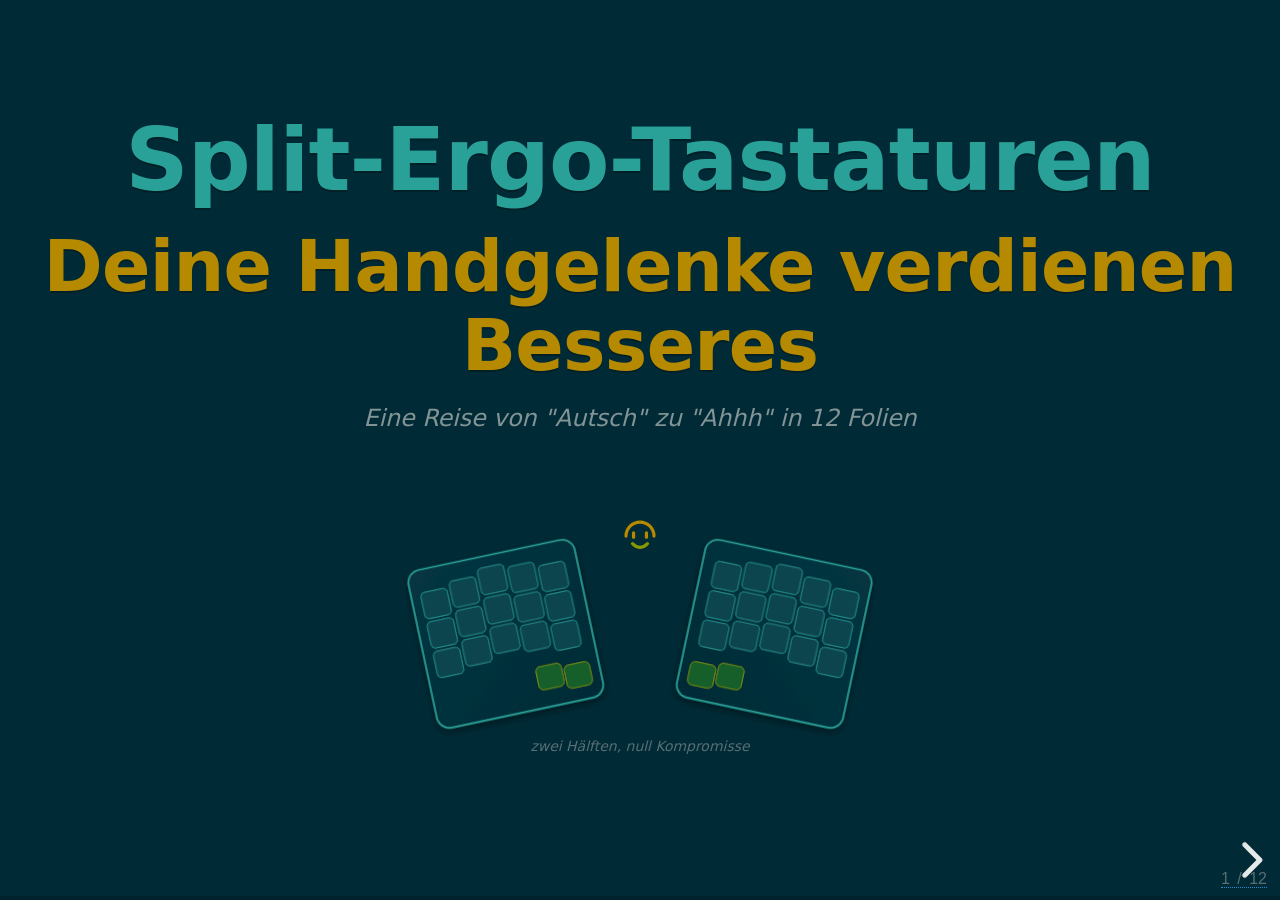
==== docs/slides.html @ 83a0ee32 "move static version" ====
<!doctype html>
<html lang="en">
  <head>
    <meta charset="utf-8" />
    <meta name="viewport" content="width=device-width, initial-scale=1.0, maximum-scale=1.0, user-scalable=no" />

    <title>Split-Ergo-Tastaturen</title>
    <link rel="shortcut icon" href="./favicon.ico" />
    <link rel="stylesheet" href="./dist/reset.css" />
    <link rel="stylesheet" href="./dist/reveal.css" />
    <link rel="stylesheet" href="./dist/theme/solarized.css" id="theme" />
    <link rel="stylesheet" href="./css/highlight/base16/zenburn.css" />

    <link rel="stylesheet" href="./_assets/css/custom.css" />
  </head>
  <body>
    <div class="reveal">
      <div class="slides">
        <section data-markdown data-separator="^\n---\n" data-separator-vertical="^\n----\n">
          <textarea data-template>
            

<!-- .slide: data-background="#002b36" -->

# Split-Ergo-Tastaturen

## Deine Handgelenke verdienen Besseres

<p class="subtitle">Eine Reise von "Autsch" zu "Ahhh" in 12 Folien</p>

<img src="assets/hero.svg" alt="Zwei Tastaturhälften" height="320">

Note:
Willkommen! Auch wenn du keine Ahnung vom Thema hast: keine Sorge, die Folien
erzählen die Geschichte. Du musst sie nur vorlesen und so tun, als wärst du
Experte. Es geht um geteilte, ergonomische Tastaturen - warum sie existieren
und warum manche Menschen dafür ihre Freizeit opfern.

---

<!-- .slide: data-background="#002b36" -->

## Der Bösewicht 🦹

<span class="wanted">Gesucht</span>

<div class="cols">
<div>

- Eine gerade Reihe, **schmaler** als deine Schultern
- Reihen **seitlich versetzt** (Erbe der Schreibmaschine)
- Zwingt Hände in unnatürliche Posen
- Steht in fast jedem Büro der Welt

</div>
<div>

<img src="assets/photos/ulnar_deviation_animation.gif" alt="Traditionelle Tastatur" height="300">

</div>
</div>

<p class="fineprint">Verbrechen: Körperverletzung an Handgelenken seit ca. 1873.</p>

Note:
Hier ist der Übeltäter: die ganz normale Tastatur. Das Layout stammt von
mechanischen Schreibmaschinen - der seitliche Versatz der Reihen war nötig,
damit sich die Typenhebel nicht verhaken. Diese Hebel gibt es längst nicht
mehr, den Versatz schleppen wir aber bis heute mit.

---

<!-- .slide: data-background="#002b36" -->

## Problem 1: Ulnarabduktion 🤕

<div class="cols">
<div>

- Tastatur ist **schmal**, Hände müssen **zusammen**
- Handgelenke knicken nach außen Richtung kleinem Finger
- Das nennt sich **ulnare Abduktion**
- Dauerhafter Druck auf Sehnen &amp; Nerven

</div>
<div>

<img src="assets/ulnar-deviation.svg" alt="Ulnare Abduktion des Handgelenks" height="360">

</div>
</div>

Note:
Erstes Problem: Weil die Tastatur schmaler ist als der Schulterabstand, ziehen
wir die Hände nach innen. Dabei knickt das Handgelenk seitlich ab - Richtung
kleiner Finger. Das heißt ulnare Abduktion (oder "ulnar deviation"). Über
Stunden gehalten, reizt das Sehnen und Nerven im Handgelenk.

---

<!-- .slide: data-background="#002b36" -->

## Problem 2: Schultern &amp; Unterarme 🙆

<div class="cols">
<div>

- Schmale Tastatur => Ellbogen **eingeklemmt**
- Schultern nach **innen** gerollt (Adduktion)
- Unterarme **proniert**: Handfläche zwangsweise nach unten
- Den ganzen Tag = müde Schultern &amp; Nacken

</div>
<div>

<img src="assets/shoulder-pronation.svg" alt="Schulter-Adduktion und Unterarm-Pronation" height="360">

</div>
</div>

Note:
Zweites Problem liegt weiter oben. Eine schmale Tastatur zwingt die Ellbogen an
den Körper, die Schultern rollen nach innen. Gleichzeitig müssen wir die
Unterarme eindrehen, damit die Handflächen flach nach unten zeigen - das nennt
man Pronation. Neutral wäre eher die "Handschlag"-Position. Stunden in dieser
Verdrehung = verspannte Schultern und Nacken.

---

<!-- .slide: data-background="#002b36" -->

## Die Lösung: Splitten + Tenting ✨

<img src="assets/photos/corne.jpg" alt="Drei ergonomische Hebel" height="200">

- Splitten: Arme auseinander, Schultern offen
- Tenting: Innenkanten anheben, keine Pronation
- Daumentasten: Starke Daumen entlasten kleinen Finger

==> Gerade Handgelenke, lockere Schultern

Note:
Die Lösung adressiert genau diese drei Punkte. Erstens: die Tastatur in zwei
Hälften teilen und schulterbreit auseinanderstellen - Schultern öffnen sich,
Handgelenke werden gerade. Zweitens: Tenting, also die Innenkanten anheben, wie
ein Zelt - damit verschwindet die Pronation. Drittens: starke Daumen für eigene
Tasten nutzen, statt alles dem schwachen kleinen Finger aufzubürden.

---

<!-- .slide: data-background="#002b36" -->

## Problem 3: Finger auf Wanderschaft 🥾

<div class="cols">
<div>

- Versetzte Reihen => Finger gehen im **Zickzack**
- Ständig die **Grundreihe verlassen**
- Lange Wege = mehr Arbeit pro Anschlag
- Der Zeigefinger macht den halben Job

</div>
<div>

<img src="assets/finger-travel-traditional.svg" alt="Lange Fingerwege traditionell" height="350">

</div>
</div>

Note:
Drittes Problem: die Wege, die die Finger zurücklegen. Durch den seitlichen
Reihenversatz müssen Finger schräg über die Tastatur wandern und immer wieder
die Grundreihe verlassen. Viel Bewegung, viel Belastung - und der Zeigefinger
ist hoffnungslos überlastet und die Schultern müssen das Gewicht der 
Arme dabei tragen. 

---

<!-- .slide: data-background="#002b36" -->

## 34/36 Tasten: weniger ist mehr 🎯

<div class="cols">
<div>

- Nur **3×5** Tasten pro Hand + **Daumen**
- **Spalten** statt Reihen versetzt - folgt der Fingerlänge
- Finger bleiben quasi auf der **Grundreihe**
- "Aber wo sind die Zahlen?!" → nächste Folie

</div>
<div>

<img src="assets/finger-travel-36.svg" alt="Kurze Fingerwege bei 36 Tasten" height="350">

</div>
</div>

Note:
Der radikale Gegenentwurf: nur noch 34 oder 36 Tasten. Drei Reihen mal fünf
Spalten pro Hand, plus ein paar Daumentasten. Statt die Reihen seitlich zu
versetzen, versetzt man die Spalten vertikal - passend zur unterschiedlichen
Fingerlänge. Ergebnis: die Finger bleiben fast immer auf der Grundreihe. Die
logische Frage: Wo sind dann Zahlen, Klammern, F-Tasten? Das klärt die nächste
Folie.

---

<!-- .slide: data-background="#002b36" -->

## Die Magie der Layer 🪄

<img src="assets/layers.svg" alt="Tasten-Layer übereinander" height="370">

Note:
Die Antwort heißt Layer - Ebenen. Eine physische Taste kann viele Zeichen
bedeuten, je nachdem welche Ebene gerade aktiv ist. Genau wie Shift schon immer
ein zweites Layer war: Wir kennen das also längst. Ein Daumen hält eine
Ebenen-Taste, und plötzlich liegen Zahlen, Pfeile oder Symbole direkt unter den
Fingern - ganz ohne die Hand zu bewegen.

---

<!-- .slide: data-background="#002b36" -->

## Unter der Haube: die Lötmatrix 🔌

<div class="cols">
<div>

- Jede Taste einzeln verkabeln? **Pin-Apokalypse**
- Stattdessen: **Reihen × Spalten** als Gitter
- Controller scannt blitzschnell Zeile für Zeile
- Wenige Pins, viele Tasten

</div>
<div>

<img src="assets/matrix-why.svg" alt="Direkte Verkabelung vs. Matrix" height="340">

</div>
</div>

Note:
Jetzt ein Blick ins Innere, denn viele bauen diese Tastaturen selbst. Würde man
jede Taste mit einem eigenen Draht zum Controller führen, bräuchte man bei 36
Tasten 36 Pins; bei großen Boards wird das unmöglich. Trick: die Tasten in einem
Gitter aus Reihen und Spalten verdrahten. Der Controller legt nacheinander
Spannung auf jede Reihe und liest die Spalten aus. So reichen z. B. Reihen plus
Spalten statt einem Pin pro Taste.

---

<!-- .slide: data-background="#002b36" -->

## Matrix-Trick: Dioden ⚡

<div class="cols">
<div>

- Mehrere Tasten gleichzeitig => **Phantom-Anschläge** (Ghosting)
- Strom nimmt "Abkürzungen" durchs Gitter
- **Eine Diode pro Taste** = Einbahnstraße
- Ergebnis: **N-Key-Rollover**, jeder Anschlag zählt

</div>
<div>

<img src="assets/matrix-diodes.svg" alt="Dioden gegen Ghosting" height="340">

</div>
</div>

Note:
Ein Gitter hat aber eine Tücke: Drückt man mehrere Tasten gleichzeitig, kann der
Strom unerwartete Wege durchs Gitter nehmen und der Controller "sieht" eine
vierte, nie gedrückte Taste - das nennt man Ghosting. Die Lösung sind Dioden:
ein winziges Bauteil pro Taste, das Strom nur in eine Richtung lässt. Damit kann
man beliebig viele Tasten gleichzeitig drücken - das ist N-Key-Rollover. Genau
diese Dioden lötet man beim Selbstbau Stück für Stück ein.

---

<!-- .slide: data-background="#002b36" -->

## Mechanische Switches 101 🔧

<div class="cols">
<div>

- **Linear**: gleichmäßig, leise - Gamer-Liebling
- **Taktil**: spürbarer Höcker am Auslösepunkt
- **Clicky**: Höcker **+** hörbarer Klick 🔊
- Kraft &amp; Weg unterscheiden das Gefühl

</div>
<div>

<img src="assets/force-curves.svg" alt="Kraft-Weg-Kurven der Switch-Typen" height="340">

</div>
</div>

<p class="callout">👉 Schnapp dir einen losen Switch und drück mal!</p>

Note:
Jetzt der haptische Teil. Mechanische Switches gibt es grob in drei Charakteren.
Linear: der Widerstand steigt gleichmäßig, kein Feedback, sehr leise - beliebt
beim Gaming. Taktil: ein spürbarer kleiner Höcker sagt dir "jetzt hat's
ausgelöst". Clicky: derselbe Höcker, aber mit einem lauten, stolzen Klick. Die
Kurven rechts zeigen das. Und jetzt der Mitmach-Moment: Ich habe lose Switches
und Tastaturen dabei - gebt sie rum und fühlt den Unterschied selbst.

---

<!-- .slide: data-background="#002b36" -->

## Fazit: Probier's aus! 🚀

<div class="cols">
<div>

- Gerade Handgelenke, offene Schultern, kurze Wege
- Weniger Tasten dank cleverer **Layer**
- Drunter: **Matrix + Dioden**, oft selbst gelötet
- Switches = Geschmackssache zum **Anfassen**

</div>
<div>

<img src="assets/photos/split-real.jpg" alt="Echte Split-Tastatur" height="300">

</div>
</div>

### Danke! Jetzt drückt die Tasten 👏

Note:
Zusammengefasst: Split-Ergo-Tastaturen lösen drei echte Probleme - abgeknickte
Handgelenke, eingedrehte Schultern und lange Fingerwege. Weniger Tasten sind
dank Layern kein Verlust, sondern Komfort. Darunter steckt eine simple, oft
selbstgebaute Matrix mit Dioden. Und welcher Switch der richtige ist, entscheidet
allein dein Geschmack. Also: nehmt die losen Switches, drückt drauf, und sagt
mir, welcher euch am besten gefällt. Danke!

          </textarea>
        </section>
      </div>
    </div>

    <script src="./dist/reveal.js"></script>

    <script src="./mermaid/dist/mermaid.min.js"></script>

    <script src="./plugin/markdown/markdown.js"></script>
    <script src="./plugin/highlight/highlight.js"></script>
    <script src="./plugin/zoom/zoom.js"></script>
    <script src="./plugin/notes/notes.js"></script>
    <script src="./plugin/math/math.js"></script>
    <script>
      function extend() {
        var target = {};
        for (var i = 0; i < arguments.length; i++) {
          var source = arguments[i];
          for (var key in source) {
            if (source.hasOwnProperty(key)) {
              target[key] = source[key];
            }
          }
        }
        return target;
      }

      // default options to init reveal.js
      var defaultOptions = {
        controls: true,
        progress: true,
        history: true,
        center: true,
        transition: 'default', // none/fade/slide/convex/concave/zoom
        slideNumber: true,
        highlight: {
          highlightOnLoad: false
        },
        plugins: [
          RevealMarkdown,
          RevealHighlight,
          RevealZoom,
          RevealNotes,
          RevealMath
        ]
      };

      // options from URL query string
      var queryOptions = Reveal().getQueryHash() || {};

      var options = extend(defaultOptions, {"transition":"slide","controls":true,"progress":true,"slideNumber":"c/t","hash":true,"transitionSpeed":"fast","center":true,"width":1280,"height":720,"margin":0.06,"_":["slides.md"],"static":"_site","static-dirs":"assets,css","staticDirs":"assets,css"}, queryOptions);
    </script>


    <script>
      Reveal.initialize(options);
      Reveal.addEventListener('ready', function (event) {
        const blocks = Reveal.getRevealElement().querySelectorAll('pre code:not(.mermaid)');
        const hlp = Reveal.getPlugin('highlight');
        blocks.forEach(hlp.highlightBlock);
      });
    </script>

    <script>
      const mermaidOptions = extend({ startOnLoad: false }, {});
      mermaid.startOnLoad = false;
      mermaid.initialize(mermaidOptions);
      const cb = function (event) {
        mermaid.init(mermaidOptions, '.stack.present > .present pre code.mermaid');
        mermaid.init(mermaidOptions, '.slides > .present:not(.stack) pre code.mermaid');
      }
      Reveal.addEventListener('ready', cb);
      Reveal.addEventListener('slidetransitionend', cb);
    </script>
  </body>
</html>
---- docs/dist/theme/solarized.css ----
/**
 * Solarized Light theme for reveal.js.
 * Author: Achim Staebler
 */
@import url(./fonts/league-gothic/league-gothic.css);
@import url(https://fonts.googleapis.com/css?family=Lato:400,700,400italic,700italic);
/**
 * Solarized colors by Ethan Schoonover
 */
html * {
  color-profile: sRGB;
  rendering-intent: auto;
}

/*********************************************
 * GLOBAL STYLES
 *********************************************/
:root {
  --r-background-color: #fdf6e3;
  --r-main-font: Lato, sans-serif;
  --r-main-font-size: 40px;
  --r-main-color: #657b83;
  --r-block-margin: 20px;
  --r-heading-margin: 0 0 20px 0;
  --r-heading-font: League Gothic, Impact, sans-serif;
  --r-heading-color: #586e75;
  --r-heading-line-height: 1.2;
  --r-heading-letter-spacing: normal;
  --r-heading-text-transform: uppercase;
  --r-heading-text-shadow: none;
  --r-heading-font-weight: normal;
  --r-heading1-text-shadow: none;
  --r-heading1-size: 3.77em;
  --r-heading2-size: 2.11em;
  --r-heading3-size: 1.55em;
  --r-heading4-size: 1em;
  --r-code-font: monospace;
  --r-link-color: #268bd2;
  --r-link-color-dark: #1a6091;
  --r-link-color-hover: #78b9e6;
  --r-selection-background-color: #d33682;
  --r-selection-color: #fff;
  --r-overlay-element-bg-color: 0, 0, 0;
  --r-overlay-element-fg-color: 240, 240, 240;
}

.reveal-viewport {
  background: #fdf6e3;
  background-color: var(--r-background-color);
}

.reveal {
  font-family: var(--r-main-font);
  font-size: var(--r-main-font-size);
  font-weight: normal;
  color: var(--r-main-color);
}

.reveal ::selection {
  color: var(--r-selection-color);
  background: var(--r-selection-background-color);
  text-shadow: none;
}

.reveal ::-moz-selection {
  color: var(--r-selection-color);
  background: var(--r-selection-background-color);
  text-shadow: none;
}

.reveal .slides section,
.reveal .slides section > section {
  line-height: 1.3;
  font-weight: inherit;
}

/*********************************************
 * HEADERS
 *********************************************/
.reveal h1,
.reveal h2,
.reveal h3,
.reveal h4,
.reveal h5,
.reveal h6 {
  margin: var(--r-heading-margin);
  color: var(--r-heading-color);
  font-family: var(--r-heading-font);
  font-weight: var(--r-heading-font-weight);
  line-height: var(--r-heading-line-height);
  letter-spacing: var(--r-heading-letter-spacing);
  text-transform: var(--r-heading-text-transform);
  text-shadow: var(--r-heading-text-shadow);
  word-wrap: break-word;
}

.reveal h1 {
  font-size: var(--r-heading1-size);
}

.reveal h2 {
  font-size: var(--r-heading2-size);
}

.reveal h3 {
  font-size: var(--r-heading3-size);
}

.reveal h4 {
  font-size: var(--r-heading4-size);
}

.reveal h1 {
  text-shadow: var(--r-heading1-text-shadow);
}

/*********************************************
 * OTHER
 *********************************************/
.reveal p {
  margin: var(--r-block-margin) 0;
  line-height: 1.3;
}

/* Remove trailing margins after titles */
.reveal h1:last-child,
.reveal h2:last-child,
.reveal h3:last-child,
.reveal h4:last-child,
.reveal h5:last-child,
.reveal h6:last-child {
  margin-bottom: 0;
}

/* Ensure certain elements are never larger than the slide itself */
.reveal img,
.reveal video,
.reveal iframe {
  max-width: 95%;
  max-height: 95%;
}

.reveal strong,
.reveal b {
  font-weight: bold;
}

.reveal em {
  font-style: italic;
}

.reveal ol,
.reveal dl,
.reveal ul {
  display: inline-block;
  text-align: left;
  margin: 0 0 0 1em;
}

.reveal ol {
  list-style-type: decimal;
}

.reveal ul {
  list-style-type: disc;
}

.reveal ul ul {
  list-style-type: square;
}

.reveal ul ul ul {
  list-style-type: circle;
}

.reveal ul ul,
.reveal ul ol,
.reveal ol ol,
.reveal ol ul {
  display: block;
  margin-left: 40px;
}

.reveal dt {
  font-weight: bold;
}

.reveal dd {
  margin-left: 40px;
}

.reveal blockquote {
  display: block;
  position: relative;
  width: 70%;
  margin: var(--r-block-margin) auto;
  padding: 5px;
  font-style: italic;
  background: rgba(255, 255, 255, 0.05);
  box-shadow: 0px 0px 2px rgba(0, 0, 0, 0.2);
}

.reveal blockquote p:first-child,
.reveal blockquote p:last-child {
  display: inline-block;
}

.reveal q {
  font-style: italic;
}

.reveal pre {
  display: block;
  position: relative;
  width: 90%;
  margin: var(--r-block-margin) auto;
  text-align: left;
  font-size: 0.55em;
  font-family: var(--r-code-font);
  line-height: 1.2em;
  word-wrap: break-word;
  box-shadow: 0px 5px 15px rgba(0, 0, 0, 0.15);
}

.reveal code {
  font-family: var(--r-code-font);
  text-transform: none;
  tab-size: 2;
}

.reveal pre code {
  display: block;
  padding: 5px;
  overflow: auto;
  max-height: 400px;
  word-wrap: normal;
}

.reveal .code-wrapper {
  white-space: normal;
}

.reveal .code-wrapper code {
  white-space: pre;
}

.reveal table {
  margin: auto;
  border-collapse: collapse;
  border-spacing: 0;
}

.reveal table th {
  font-weight: bold;
}

.reveal table th,
.reveal table td {
  text-align: left;
  padding: 0.2em 0.5em 0.2em 0.5em;
  border-bottom: 1px solid;
}

.reveal table th[align=center],
.reveal table td[align=center] {
  text-align: center;
}

.reveal table th[align=right],
.reveal table td[align=right] {
  text-align: right;
}

.reveal table tbody tr:last-child th,
.reveal table tbody tr:last-child td {
  border-bottom: none;
}

.reveal sup {
  vertical-align: super;
  font-size: smaller;
}

.reveal sub {
  vertical-align: sub;
  font-size: smaller;
}

.reveal small {
  display: inline-block;
  font-size: 0.6em;
  line-height: 1.2em;
  vertical-align: top;
}

.reveal small * {
  vertical-align: top;
}

.reveal img {
  margin: var(--r-block-margin) 0;
}

/*********************************************
 * LINKS
 *********************************************/
.reveal a {
  color: var(--r-link-color);
  text-decoration: none;
  transition: color 0.15s ease;
}

.reveal a:hover {
  color: var(--r-link-color-hover);
  text-shadow: none;
  border: none;
}

.reveal .roll span:after {
  color: #fff;
  background: var(--r-link-color-dark);
}

/*********************************************
 * Frame helper
 *********************************************/
.reveal .r-frame {
  border: 4px solid var(--r-main-color);
  box-shadow: 0 0 10px rgba(0, 0, 0, 0.15);
}

.reveal a .r-frame {
  transition: all 0.15s linear;
}

.reveal a:hover .r-frame {
  border-color: var(--r-link-color);
  box-shadow: 0 0 20px rgba(0, 0, 0, 0.55);
}

/*********************************************
 * NAVIGATION CONTROLS
 *********************************************/
.reveal .controls {
  color: var(--r-link-color);
}

/*********************************************
 * PROGRESS BAR
 *********************************************/
.reveal .progress {
  background: rgba(0, 0, 0, 0.2);
  color: var(--r-link-color);
}

/*********************************************
 * PRINT BACKGROUND
 *********************************************/
@media print {
  .backgrounds {
    background-color: var(--r-background-color);
  }
}
---- docs/css/highlight/base16/zenburn.css ----
pre code.hljs {
  display: block;
  overflow-x: auto;
  padding: 1em
}
code.hljs {
  padding: 3px 5px
}
/*!
  Theme: Zenburn
  Author: elnawe
  License: ~ MIT (or more permissive) [via base16-schemes-source]
  Maintainer: @highlightjs/core-team
  Version: 2021.09.0
*/
/*
  WARNING: DO NOT EDIT THIS FILE DIRECTLY.

  This theme file was auto-generated from the Base16 scheme zenburn
  by the Highlight.js Base16 template builder.

  - https://github.com/highlightjs/base16-highlightjs
*/
/*
base00  #383838  Default Background
base01  #404040  Lighter Background (Used for status bars, line number and folding marks)
base02  #606060  Selection Background
base03  #6f6f6f  Comments, Invisibles, Line Highlighting
base04  #808080  Dark Foreground (Used for status bars)
base05  #dcdccc  Default Foreground, Caret, Delimiters, Operators
base06  #c0c0c0  Light Foreground (Not often used)
base07  #ffffff  Light Background (Not often used)
base08  #dca3a3  Variables, XML Tags, Markup Link Text, Markup Lists, Diff Deleted
base09  #dfaf8f  Integers, Boolean, Constants, XML Attributes, Markup Link Url
base0A  #e0cf9f  Classes, Markup Bold, Search Text Background
base0B  #5f7f5f  Strings, Inherited Class, Markup Code, Diff Inserted
base0C  #93e0e3  Support, Regular Expressions, Escape Characters, Markup Quotes
base0D  #7cb8bb  Functions, Methods, Attribute IDs, Headings
base0E  #dc8cc3  Keywords, Storage, Selector, Markup Italic, Diff Changed
base0F  #000000  Deprecated, Opening/Closing Embedded Language Tags, e.g. <?php ?>
*/
pre code.hljs {
  display: block;
  overflow-x: auto;
  padding: 1em
}
code.hljs {
  padding: 3px 5px
}
.hljs {
  color: #dcdccc;
  background: #383838
}
.hljs::selection,
.hljs ::selection {
  background-color: #606060;
  color: #dcdccc
}
/* purposely do not highlight these things */
.hljs-formula,
.hljs-params,
.hljs-property {
  
}
/* base03 - #6f6f6f -  Comments, Invisibles, Line Highlighting */
.hljs-comment {
  color: #6f6f6f
}
/* base04 - #808080 -  Dark Foreground (Used for status bars) */
.hljs-tag {
  color: #808080
}
/* base05 - #dcdccc -  Default Foreground, Caret, Delimiters, Operators */
.hljs-subst,
.hljs-punctuation,
.hljs-operator {
  color: #dcdccc
}
.hljs-operator {
  opacity: 0.7
}
/* base08 - Variables, XML Tags, Markup Link Text, Markup Lists, Diff Deleted */
.hljs-bullet,
.hljs-variable,
.hljs-template-variable,
.hljs-selector-tag,
.hljs-name,
.hljs-deletion {
  color: #dca3a3
}
/* base09 - Integers, Boolean, Constants, XML Attributes, Markup Link Url */
.hljs-symbol,
.hljs-number,
.hljs-link,
.hljs-attr,
.hljs-variable.constant_,
.hljs-literal {
  color: #dfaf8f
}
/* base0A - Classes, Markup Bold, Search Text Background */
.hljs-title,
.hljs-class .hljs-title,
.hljs-title.class_ {
  color: #e0cf9f
}
.hljs-strong {
  font-weight: bold;
  color: #e0cf9f
}
/* base0B - Strings, Inherited Class, Markup Code, Diff Inserted */
.hljs-code,
.hljs-addition,
.hljs-title.class_.inherited__,
.hljs-string {
  color: #5f7f5f
}
/* base0C - Support, Regular Expressions, Escape Characters, Markup Quotes */
/* guessing */
.hljs-built_in,
.hljs-doctag,
.hljs-quote,
.hljs-keyword.hljs-atrule,
.hljs-regexp {
  color: #93e0e3
}
/* base0D - Functions, Methods, Attribute IDs, Headings */
.hljs-function .hljs-title,
.hljs-attribute,
.ruby .hljs-property,
.hljs-title.function_,
.hljs-section {
  color: #7cb8bb
}
/* base0E - Keywords, Storage, Selector, Markup Italic, Diff Changed */
/* .hljs-selector-id, */
/* .hljs-selector-class, */
/* .hljs-selector-attr, */
/* .hljs-selector-pseudo, */
.hljs-type,
.hljs-template-tag,
.diff .hljs-meta,
.hljs-keyword {
  color: #dc8cc3
}
.hljs-emphasis {
  color: #dc8cc3;
  font-style: italic
}
/* base0F - Deprecated, Opening/Closing Embedded Language Tags, e.g. <?php ?> */
/*
  prevent top level .keyword and .string scopes
  from leaking into meta by accident
*/
.hljs-meta,
.hljs-meta .hljs-keyword,
.hljs-meta .hljs-string {
  color: #000000
}
/* for v10 compatible themes */
.hljs-meta .hljs-keyword,
.hljs-meta-keyword {
  font-weight: bold
}
---- docs/_assets/css/custom.css ----
/* ===========================================================================
   Split-Ergo-Tastaturen — custom dark-Solarized skin + quirky touches.
   Layered on top of reveal.js' (light) `solarized` theme to flip it to dark.
   Solarized palette:
     base03 #002b36  base02 #073642  base01 #586e75  base00 #657b83
     base0  #839496  base1  #93a1a1  base2  #eee8d5  base3  #fdf6e3
     yellow #b58900  orange #cb4b16  red #dc322f  magenta #d33682
     violet #6c71c4  blue #268bd2  cyan #2aa198  green #859900
   =========================================================================== */

:root {
  --sol-base03: #002b36;
  --sol-base02: #073642;
  --sol-base01: #586e75;
  --sol-base00: #657b83;
  --sol-base0:  #839496;
  --sol-base1:  #93a1a1;
  --sol-base2:  #eee8d5;
  --sol-base3:  #fdf6e3;
  --sol-yellow: #b58900;
  --sol-orange: #cb4b16;
  --sol-red:    #dc322f;
  --sol-magenta:#d33682;
  --sol-violet: #6c71c4;
  --sol-blue:   #268bd2;
  --sol-cyan:   #2aa198;
  --sol-green:  #859900;
}

/* ---- Flip background + base text to the dark Solarized variant ---- */
.reveal-viewport,
body {
  background: var(--sol-base03);
}

.reveal {
  color: var(--sol-base1);
  font-family: "Fira Sans", "Segoe UI", system-ui, sans-serif;
  font-size: 36px;
}

/* Headings: warm Solarized accents, slightly playful */
.reveal h1,
.reveal h2,
.reveal h3,
.reveal h4 {
  color: var(--sol-base2);
  font-family: "Fira Sans", "Segoe UI", system-ui, sans-serif;
  font-weight: 800;
  letter-spacing: -0.01em;
  text-transform: none;
  text-shadow: 0 2px 0 rgba(0, 0, 0, 0.25);
  line-height: 1.1;
}

.reveal h1 { font-size: 2.6em; }

.reveal h1 { color: var(--sol-cyan); }
.reveal h2 { color: var(--sol-yellow); }
.reveal h3 { color: var(--sol-orange); }

.reveal a {
  color: var(--sol-blue);
  text-decoration: none;
  border-bottom: 1px dotted var(--sol-blue);
}
.reveal a:hover { color: var(--sol-cyan); }

.reveal strong { color: var(--sol-base2); }
.reveal em { color: var(--sol-cyan); font-style: normal; }

/* Bullet lists: a touch tighter and friendlier */
.reveal ul { list-style: none; margin-left: 0; }
.reveal ul li {
  position: relative;
  padding-left: 1.4em;
  margin-bottom: 0.35em;
  line-height: 1.35;
}
.reveal ul li::before {
  content: "▹";
  position: absolute;
  left: 0;
  color: var(--sol-green);
}

.reveal blockquote {
  background: var(--sol-base02);
  color: var(--sol-base1);
  border-left: 6px solid var(--sol-magenta);
  box-shadow: none;
  width: auto;
  font-style: normal;
}

.reveal code {
  font-family: "Fira Code", "JetBrains Mono", monospace;
  color: var(--sol-cyan);
  background: var(--sol-base02);
  padding: 0.05em 0.35em;
  border-radius: 4px;
}

/* Slide images / SVGs: clean, no heavy frame */
.reveal section img,
.reveal section svg {
  background: transparent;
  border: none;
  box-shadow: none;
  max-height: 60vh;
}

/* Progress bar + controls in an accent colour */
.reveal .progress { color: var(--sol-magenta); height: 4px; }
.reveal .controls { color: var(--sol-base01); }
.reveal .slide-number {
  background: transparent;
  color: var(--sol-base01);
  font-size: 16px;
}

/* ---- Reusable helper classes used in slides.md ---- */

/* Quirky subtitle on the title slide */
.subtitle {
  color: var(--sol-base0);
  font-size: 0.7em;
  font-style: italic;
}

/* Big "try it" / callout box */
.callout {
  display: inline-block;
  margin-top: 0.4em;
  padding: 0.5em 1em;
  background: var(--sol-base02);
  border: 2px dashed var(--sol-orange);
  border-radius: 12px;
  color: var(--sol-base2);
  font-size: 0.85em;
  transform: rotate(-1.2deg);
}

/* "Wanted poster" framing for the villain slide */
.wanted {
  display: inline-block;
  padding: 0.4em 0.8em;
  background: var(--sol-base02);
  border: 4px double var(--sol-yellow);
  border-radius: 6px;
  color: var(--sol-yellow);
  letter-spacing: 0.3em;
  text-transform: uppercase;
  font-weight: 800;
}

/* Two-column layout helper: wrap content in <div class="cols"> */
.cols {
  display: flex;
  gap: 1.2em;
  align-items: center;
  justify-content: center;
}
.cols > * { flex: 1; min-width: 0; }

/* Small, muted footnote line */
.fineprint {
  color: var(--sol-base01);
  font-size: 0.55em;
}

/* Emphasis colour utility classes */
.c-red { color: var(--sol-red); }
.c-green { color: var(--sol-green); }
.c-blue { color: var(--sol-blue); }
.c-orange { color: var(--sol-orange); }
.c-cyan { color: var(--sol-cyan); }
.c-yellow { color: var(--sol-yellow); }
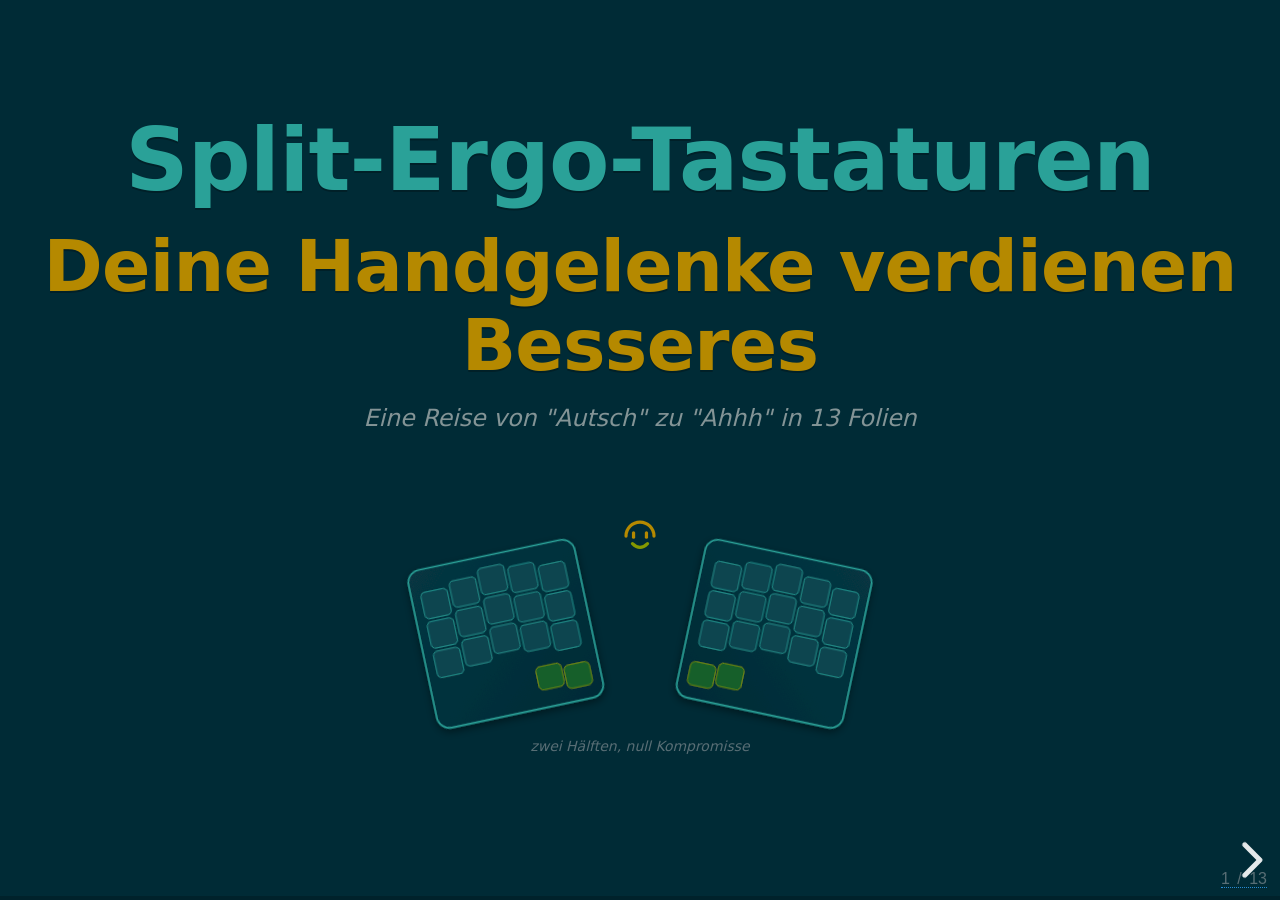
==== commit 0097a8ba: "export new static version" ====
--- a/docs/slides.html
+++ b/docs/slides.html
@@ -26,7 +26,7 @@
 
 ## Deine Handgelenke verdienen Besseres
 
-<p class="subtitle">Eine Reise von "Autsch" zu "Ahhh" in 12 Folien</p>
+<p class="subtitle">Eine Reise von "Autsch" zu "Ahhh" in 13 Folien</p>
 
 <img src="assets/hero.svg" alt="Zwei Tastaturhälften" height="320">
 
@@ -158,7 +158,7 @@
 - Versetzte Reihen => Finger gehen im **Zickzack**
 - Ständig die **Grundreihe verlassen**
 - Lange Wege = mehr Arbeit pro Anschlag
-- Der Zeigefinger macht den halben Job
+- Der kleiner Finger macht den halben Job
 
 </div>
 <div>
@@ -171,7 +171,7 @@
 Note:
 Drittes Problem: die Wege, die die Finger zurücklegen. Durch den seitlichen
 Reihenversatz müssen Finger schräg über die Tastatur wandern und immer wieder
-die Grundreihe verlassen. Viel Bewegung, viel Belastung - und der Zeigefinger
+die Grundreihe verlassen. Viel Bewegung, viel Belastung: der kleine Finger
 ist hoffnungslos überlastet und die Schultern müssen das Gewicht der 
 Arme dabei tragen. 
 
@@ -211,14 +211,99 @@
 
 ## Die Magie der Layer 🪄
 
-<img src="assets/layers.svg" alt="Tasten-Layer übereinander" height="370">
+<div class="cols">
+<div>
+
+- Eine Taste = **viele Zeichen**, je nach Ebene
+- **Shift** war schon immer ein Layer - kennen wir längst
+- Daumen hält Ebene => Zahlen, Pfeile, Symbole **unter den Fingern**
+- Aber: **wer** legt fest, was jede Taste tut?
+
+</div>
+<div>
+
+<img src="assets/layers.svg" alt="Tasten-Layer übereinander" height="330">
+
+</div>
+</div>
+
+<p class="callout">👉 Die Antwort: die Firmware - nächste Folie!</p>
 
 Note:
 Die Antwort heißt Layer - Ebenen. Eine physische Taste kann viele Zeichen
 bedeuten, je nachdem welche Ebene gerade aktiv ist. Genau wie Shift schon immer
 ein zweites Layer war: Wir kennen das also längst. Ein Daumen hält eine
 Ebenen-Taste, und plötzlich liegen Zahlen, Pfeile oder Symbole direkt unter den
-Fingern - ganz ohne die Hand zu bewegen.
+Fingern - ganz ohne die Hand zu bewegen. Aber wer entscheidet eigentlich, was
+auf welcher Ebene liegt? Das macht die Firmware - der nächste Punkt.
+
+---
+
+<!-- .slide: data-background="#002b36" -->
+
+## QMK vs. ZMK ⚙️
+
+<img src="assets/firmware-qmk-zmk.svg" alt="Vergleich der Firmware QMK und ZMK" height="380">
+
+Note:
+Die Tastatur hat ein kleines Gehirn - einen Mikrocontroller - und darauf läuft
+die Firmware. Sie übersetzt jeden Tastendruck in Zeichen und kümmert sich um
+Layer, Makros und allerlei Magie. Zwei Projekte dominieren: QMK ist der
+etablierte Klassiker mit riesiger Hardware-Liste und Community, aber meist
+kabelgebunden und in C konfiguriert. ZMK ist der moderne Herausforderer: von
+Grund auf für Bluetooth und kabellos gebaut, extrem stromsparend, kann mehrere
+Geräte gleichzeitig - und ich bin ehrlich: ZMK ist mein Favorit. Die Config
+schreibt man in Devicetree, und gebaut wird bequem in der Cloud per
+GitHub-Action.
+
+---
+
+<!-- .slide: data-background="#002b36" -->
+
+## ZMK: Layer als Code 📡
+
+<div class="cols">
+<div>
+
+- Keymap ist eine **Textdatei**
+- Pro Layer eine Liste von Tasten
+- `&kp A`: Sendet Keypress 'A'
+- `&mo 1`: Daumen hält => und `num_layer` wird aktiv
+- Push, GitHub-Workflow baut => `.uf2` aufs Board ziehen => profit!
+
+</div>
+<div>
+
+```dts
+/ {
+  keymap {
+    base_layer {
+      bindings = <
+        &kp A &kp S &kp D &kp F
+        &mo 1 &kp SPACE
+      >;
+    };
+    num_layer {
+      bindings = <
+        &kp N1 &kp N2 &kp N3 &kp N4
+        &trans &kp ENTER
+      >;
+    };
+  };
+};
+```
+
+</div>
+</div>
+
+Note:
+So sieht das bei ZMK konkret aus: Die Belegung ist einfach eine Textdatei. Jedes
+Layer ist eine Liste von Tasten - gut lesbar und in Git versionierbar, man sieht
+also jede Änderung. "&kp A" heißt: schicke ein A. "&mo 1" heißt: solange ich
+diese Taste (meist mit dem Daumen) halte, ist Layer 1 aktiv - und schon liefern
+dieselben Tasten Zahlen statt Buchstaben. "&trans" reicht einfach an die Ebene
+darunter durch. Wenn man fertig ist: ab in GitHub schieben, die Cloud baut eine
+Firmware-Datei, die zieht man per USB aufs Board - fertig. Kein Compiler nötig.
 
 ---
 
@@ -249,36 +334,6 @@
 Gitter aus Reihen und Spalten verdrahten. Der Controller legt nacheinander
 Spannung auf jede Reihe und liest die Spalten aus. So reichen z. B. Reihen plus
 Spalten statt einem Pin pro Taste.
-
----
-
-<!-- .slide: data-background="#002b36" -->
-
-## Matrix-Trick: Dioden ⚡
-
-<div class="cols">
-<div>
-
-- Mehrere Tasten gleichzeitig => **Phantom-Anschläge** (Ghosting)
-- Strom nimmt "Abkürzungen" durchs Gitter
-- **Eine Diode pro Taste** = Einbahnstraße
-- Ergebnis: **N-Key-Rollover**, jeder Anschlag zählt
-
-</div>
-<div>
-
-<img src="assets/matrix-diodes.svg" alt="Dioden gegen Ghosting" height="340">
-
-</div>
-</div>
-
-Note:
-Ein Gitter hat aber eine Tücke: Drückt man mehrere Tasten gleichzeitig, kann der
-Strom unerwartete Wege durchs Gitter nehmen und der Controller "sieht" eine
-vierte, nie gedrückte Taste - das nennt man Ghosting. Die Lösung sind Dioden:
-ein winziges Bauteil pro Taste, das Strom nur in eine Richtung lässt. Damit kann
-man beliebig viele Tasten gleichzeitig drücken - das ist N-Key-Rollover. Genau
-diese Dioden lötet man beim Selbstbau Stück für Stück ein.
 
 ---
 
@@ -395,7 +450,7 @@
       // options from URL query string
       var queryOptions = Reveal().getQueryHash() || {};
 
-      var options = extend(defaultOptions, {"transition":"slide","controls":true,"progress":true,"slideNumber":"c/t","hash":true,"transitionSpeed":"fast","center":true,"width":1280,"height":720,"margin":0.06,"_":["slides.md"],"static":"_site","static-dirs":"assets,css","staticDirs":"assets,css"}, queryOptions);
+      var options = extend(defaultOptions, {"transition":"slide","controls":true,"progress":true,"slideNumber":"c/t","hash":true,"transitionSpeed":"fast","center":true,"width":1280,"height":720,"margin":0.06,"_":["slides.md"],"static":"docs","static-dirs":"assets,css","staticDirs":"assets,css"}, queryOptions);
     </script>
 
 
